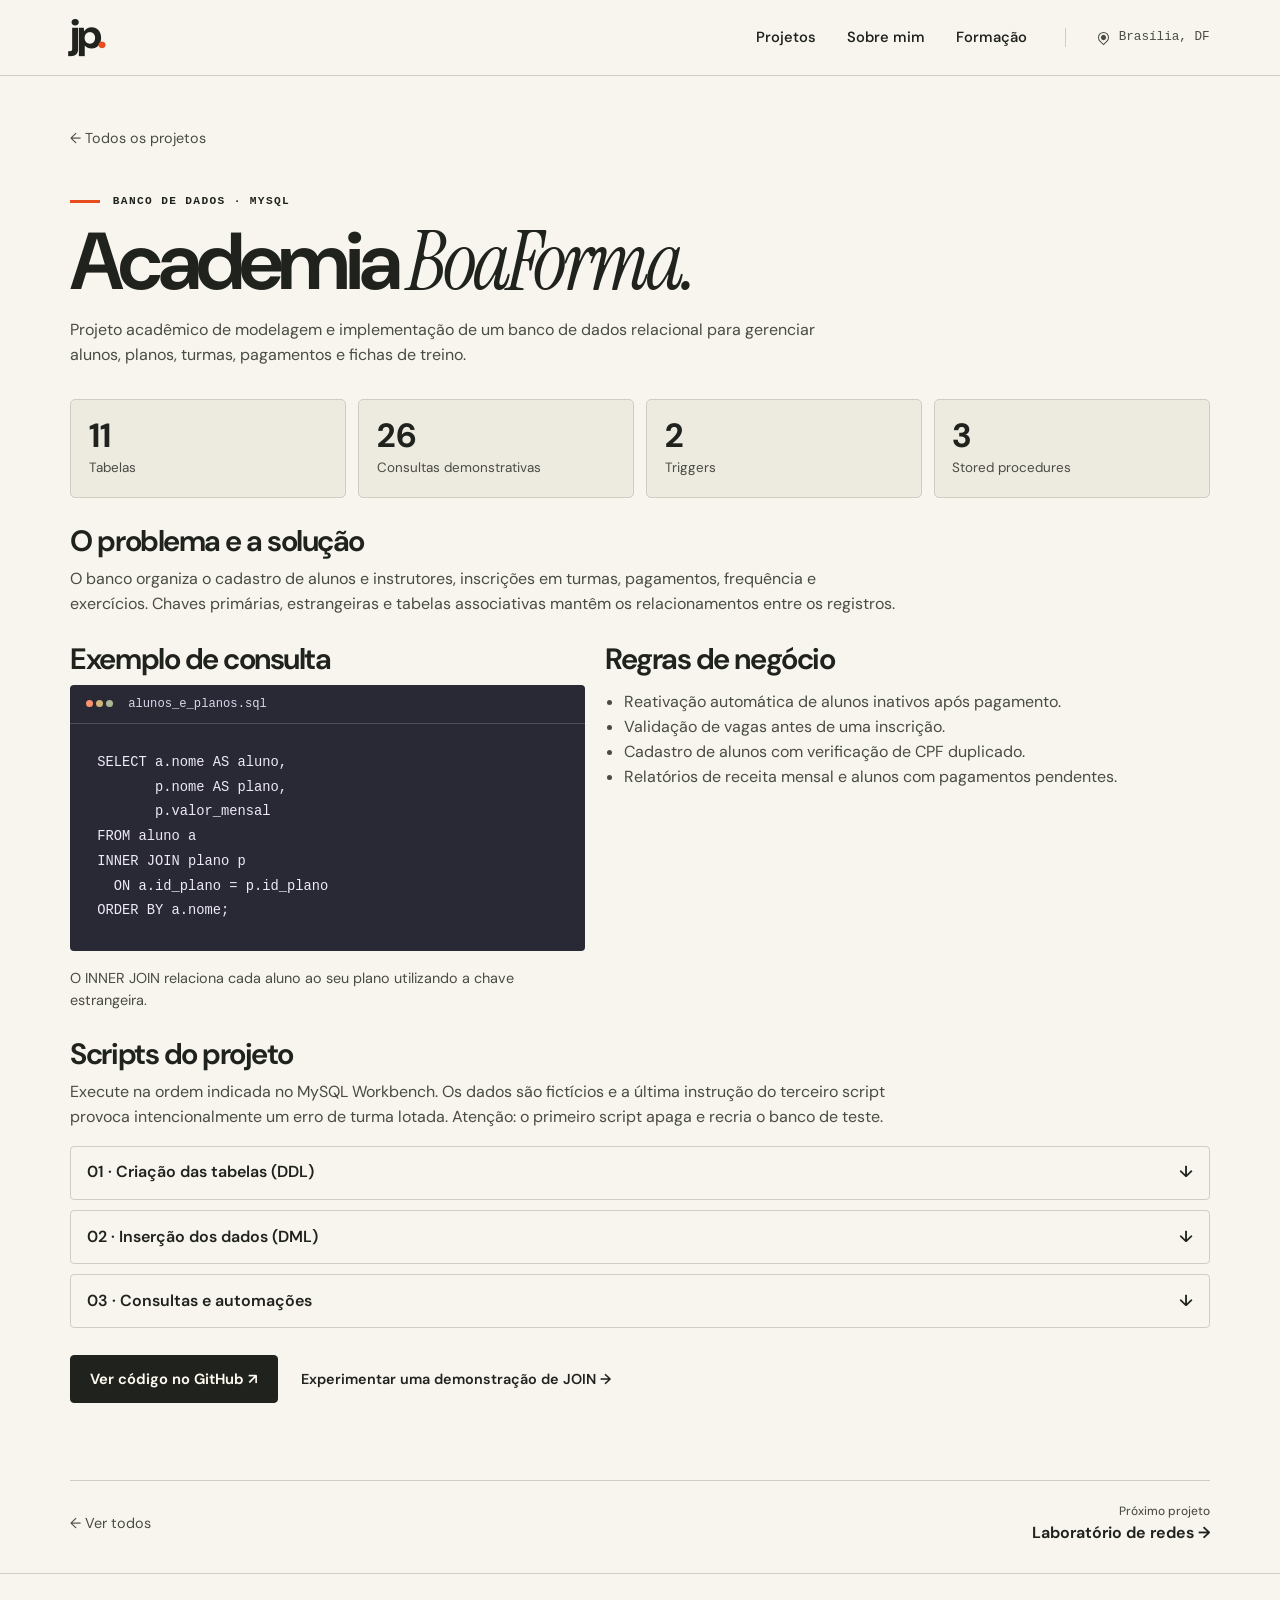
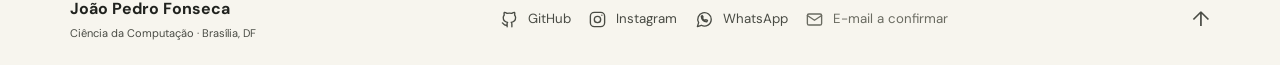
==== html/academia.html @ e208ed46 "Valoriza perfil técnico, publica projeto SQL e adiciona laboratório de redes" ====
<!doctype html>
<html lang="pt-BR"><head><meta charset="utf-8"><meta name="viewport" content="width=device-width, initial-scale=1"><meta name="theme-color" content="#f7f5ee"><meta name="description" content="Projeto acadêmico de modelagem e implementação de um banco de dados relacional para gerenciar alunos, planos, turmas, pagamentos e fichas de treino."><title>Academia BoaForma · João Pedro Fonseca</title><link rel="icon" href="../imagens/marca.png"><link rel="stylesheet" href="../css/estilos.css"><link rel="stylesheet" href="../css/projetos.css"><script src="../js/navegacao.js" defer></script></head><body id="inicio"><a class="pular" href="#principal">Pular para o conteúdo</a><header class="cabecalho">
    <div class="largura barra">
      <a class="marca" href="../index.html" aria-label="João Pedro Fonseca, início">jp<span>.</span></a>
      <nav class="navegacao" aria-label="Navegação principal">
        <button type="button" class="botao-menu" aria-expanded="false" aria-controls="links-menu" hidden>Menu <span class="tracos" aria-hidden="true"></span></button>
        <div class="links-menu" id="links-menu">
          <a href="../index.html#projetos">Projetos</a><a href="../index.html#sobre">Sobre mim</a><a href="../index.html#formacao">Formação</a>
        </div>
      </nav>
      <span class="local"><span class="pino" aria-hidden="true"></span>Brasília, DF</span>
    </div>
  </header><main id="principal"><div class="largura abertura-projeto"><a class="voltar" href="../index.html#projetos">← Todos os projetos</a><p class="rotulo com-traco">Banco de dados · MySQL</p><h1>Academia <em>BoaForma.</em></h1><p class="intro-projeto">Projeto acadêmico de modelagem e implementação de um banco de dados relacional para gerenciar alunos, planos, turmas, pagamentos e fichas de treino.</p></div><section class="largura area-projeto detalhe-projeto"><div class="metricas"><div class="metrica"><strong>11</strong><span>Tabelas</span></div><div class="metrica"><strong>26</strong><span>Consultas demonstrativas</span></div><div class="metrica"><strong>2</strong><span>Triggers</span></div><div class="metrica"><strong>3</strong><span>Stored procedures</span></div></div><div><h2>O problema e a solução</h2><p>O banco organiza o cadastro de alunos e instrutores, inscrições em turmas, pagamentos, frequência e exercícios. Chaves primárias, estrangeiras e tabelas associativas mantêm os relacionamentos entre os registros.</p></div><div class="grade-estoque"><div><h2>Exemplo de consulta</h2><div class="editor"><div class="barra-editor"><span class="luzes"></span>alunos_e_planos.sql</div><pre><code>SELECT a.nome AS aluno,
       p.nome AS plano,
       p.valor_mensal
FROM aluno a
INNER JOIN plano p
  ON a.id_plano = p.id_plano
ORDER BY a.nome;</code></pre></div><p class="lab-nota">O INNER JOIN relaciona cada aluno ao seu plano utilizando a chave estrangeira.</p></div><div><h2>Regras de negócio</h2><ul class="lista-tecnica"><li>Reativação automática de alunos inativos após pagamento.</li><li>Validação de vagas antes de uma inscrição.</li><li>Cadastro de alunos com verificação de CPF duplicado.</li><li>Relatórios de receita mensal e alunos com pagamentos pendentes.</li></ul></div></div><div><h2>Scripts do projeto</h2><p>Execute na ordem indicada no MySQL Workbench. Os dados são fictícios e a última instrução do terceiro script provoca intencionalmente um erro de turma lotada. Atenção: o primeiro script apaga e recria o banco de teste.</p><div class="arquivos" style="margin-top:1rem"><a href="../projetos/academia-boaforma/01_criacao_tabelas.sql" download>01 · Criação das tabelas (DDL) <span>↓</span></a><a href="../projetos/academia-boaforma/02_insercao_dados.sql" download>02 · Inserção dos dados (DML) <span>↓</span></a><a href="../projetos/academia-boaforma/03_consultas.sql" download>03 · Consultas e automações <span>↓</span></a></div><div class="acoes"><a class="botao" href="https://github.com/joaozinfcc-gif/Portfolio_do_pai/tree/main/projetos/academia-boaforma">Ver código no GitHub ↗</a><a class="link-texto" href="estoque.html">Experimentar uma demonstração de JOIN →</a></div></div></section><nav class="largura navegacao-projeto" aria-label="Outros projetos"><a class="voltar" href="../index.html#projetos">← Ver todos</a><a class="proximo" href="redes.html"><small>Próximo projeto</small>Laboratório de redes →</a></nav></main><footer class="rodape" id="contato"><div class="largura rodape-interno"><div class="assinatura"><strong>João Pedro Fonseca</strong><small>Ciência da Computação · Brasília, DF</small></div><nav class="contatos" aria-label="Contatos"><a href="https://github.com/joaozinfcc-gif"><svg aria-hidden="true" viewBox="0 0 24 24" fill="none" stroke="currentColor" stroke-width="1.7" stroke-linecap="round" stroke-linejoin="round"><path d="M9 19c-4.3 1.3-4.3-2.2-6-2.7m12 5v-3.4a3 3 0 0 0-.8-2.3c2.7-.3 5.5-1.3 5.5-6a4.7 4.7 0 0 0-1.3-3.3 4.4 4.4 0 0 0-.1-3.3s-1-.3-3.4 1.3a12 12 0 0 0-6 0C6.5 2.7 5.5 3 5.5 3a4.4 4.4 0 0 0-.1 3.3A4.7 4.7 0 0 0 4.1 9.6c0 4.7 2.8 5.7 5.5 6A3 3 0 0 0 9 18v3.3"/></svg> GitHub</a><a href="https://www.instagram.com/jpedro1090/"><svg aria-hidden="true" viewBox="0 0 24 24" fill="none" stroke="currentColor" stroke-width="1.7" stroke-linecap="round" stroke-linejoin="round"><rect x="3" y="3" width="18" height="18" rx="5"/><circle cx="12" cy="12" r="4"/><path d="M17.5 6.5h.01"/></svg> Instagram</a><a href="https://wa.me/5561996452196"><svg aria-hidden="true" viewBox="0 0 24 24" fill="none" stroke="currentColor" stroke-width="1.7" stroke-linecap="round" stroke-linejoin="round"><path d="M20.5 11.7A8.5 8.5 0 0 1 8 19.3L3 21l1.6-5A8.5 8.5 0 1 1 20.5 11.7Z"/><path d="M8 8c.3 3.9 3 6.6 6.8 7l1-1.8-2.3-1-1 1c-1.7-.8-2.5-1.7-3.1-3.2l.8-1L9.2 7 8 8Z"/></svg> WhatsApp</a><span class="contato-pendente" title="Endereço completo ainda não confirmado"><svg aria-hidden="true" viewBox="0 0 24 24" fill="none" stroke="currentColor" stroke-width="1.7" stroke-linecap="round" stroke-linejoin="round"><rect x="3" y="5" width="18" height="14" rx="2"/><path d="m3 7 9 6 9-6"/></svg> E-mail a confirmar</span></nav><a href="#inicio" class="topo-link" aria-label="Voltar ao início">↑</a></div></footer></body></html>
---- css/estilos.css ----
@font-face {
  font-family: 'DM Sans';
  src: url('../fontes/dm-sans.woff') format('woff');
  font-weight: 100 1000;
  font-style: normal;
  font-display: swap;
}
@font-face {
  font-family: 'Instrument Serif';
  src: url('../fontes/instrument-serif-italico.woff') format('woff');
  font-style: italic;
  font-weight: 400;
  font-display: swap;
}
:root {
  --papel: #f7f5ee;
  --papel-forte: #edeae0;
  --tinta: #20221e;
  --texto: #494b44;
  --linha: #cfcdc1;
  --laranja: #e84d20;
  --serifa: 'Instrument Serif', Georgia, serif;
  --mono: ui-monospace, 'Cascadia Mono', Consolas, monospace;
}
* { box-sizing: border-box; }
html { scroll-behavior: smooth; scroll-padding-top: 1.25rem; }
body { margin: 0; background: var(--papel); color: var(--tinta); font: 400 1rem/1.55 'DM Sans', Arial, sans-serif; }
button, input, select { font: inherit; }
a { color: inherit; text-decoration: none; }
button, select { cursor: pointer; }
a:focus-visible, button:focus-visible, input:focus-visible, select:focus-visible { outline: 3px solid #196a87; outline-offset: 5px; }
[hidden] { display: none !important; }
img { max-width: 100%; display: block; }
h1, h2, h3, p, figure { margin: 0; }
h1, h2, h3 { line-height: 1.05; }
h1, h2 { letter-spacing: -.065em; font-weight: 650; }
h1 em, h2 em { font-family: var(--serifa); letter-spacing: -.045em; font-weight: 400; }
.largura { width: min(1280px, 89%); margin-inline: auto; }
.pular { position: fixed; top: .6rem; left: .6rem; padding: .7rem 1rem; background: white; transform: translateY(-180%); z-index: 10; }
.pular:focus { transform: none; }
.cabecalho { border-bottom: 1px solid var(--linha); }
.barra { min-height: 75px; display: flex; align-items: center; gap: 2.4rem; position: relative; }
.marca { display: inline-block; font-size: 2.55rem; line-height: .94; letter-spacing: -.12em; font-weight: 850; padding: 0 .18em .12em 0; margin-right: auto; }
.marca span, .ponto { color: var(--laranja); }
.links-menu { display: flex; align-items: center; gap: clamp(1.25rem, 2.4vw, 2.3rem); }
.links-menu a { font-weight: 550; font-size: .92rem; padding: .55rem 0; }
.links-menu a:hover, .rodape a:hover, .voltar:hover, .link-texto:hover { text-decoration: underline; text-underline-offset: .3em; }
.local { display: flex; align-items: center; gap: .6rem; padding-left: 2rem; border-left: 1px solid var(--linha); color: var(--texto); font: .79rem/1.45 var(--mono); }
.pino { display: inline-block; width: 11px; height: 11px; border-radius: 55% 55% 0 55%; transform: rotate(45deg); border: 1.6px solid currentColor; position: relative; }
.pino::after { content: ''; position: absolute; inset: 2.2px; border-radius: 50%; background: currentColor; }
.botao-menu { display: none; }
.rotulo, .categoria { font: 650 .70rem/1.4 var(--mono); text-transform: uppercase; letter-spacing: .12em; }
.com-traco { display: flex; align-items: center; gap: .8rem; }
.com-traco::before { content: ''; width: 1.85rem; height: 3px; background: var(--laranja); }
.capa { display: grid; grid-template-columns: .95fr 1.05fr; align-items: center; gap: clamp(28px, 5vw, 100px); padding-block: clamp(46px, 4.7vw, 78px) clamp(48px, 4.3vw, 70px); }
.apresentacao { padding-bottom: .8rem; }
.apresentacao h1 { font-size: clamp(4.65rem, 7.7vw, 8rem); line-height: .88; margin: 1.45rem 0 1.55rem; }
.apresentacao h1 em { display: inline-block; font-size: 1.06em; }
.introducao { color: var(--texto); max-width: 43ch; font-size: clamp(1rem, 1.22vw, 1.16rem); line-height: 1.6; }
.acoes { display: flex; flex-wrap: wrap; align-items: center; gap: 1.45rem; margin-top: clamp(1.45rem, 2.1vw, 2.2rem); }
.botao { display: inline-flex; align-items: center; justify-content: center; gap: 1.15rem; background: var(--tinta); color: #fffaf0; border: 1px solid var(--tinta); min-height: 48px; font-size: .92rem; font-weight: 650; border-radius: 4px; padding: .7rem 1.16rem; transition: background .18s ease, transform .18s ease; }
.botao:hover { background: #353a31; transform: translateY(-2px); }
.seta { font: 1.2em/1 'DM Sans', Arial, sans-serif; color: #ff926e; }
.link-texto { display: inline-flex; align-items: center; gap: .6rem; min-height: 44px; font-size: .9rem; font-weight: 600; }
.moldura-foto { position: relative; overflow: hidden; aspect-ratio: 1.43; border-radius: 5px; background: #dc541e; }
.moldura-foto img, .miniatura img, .foto-peca img { height: 100%; width: 100%; object-fit: cover; }
.canto { position: absolute; width: 14px; height: 14px; opacity: .78; border: 1px solid #fff9eb; pointer-events: none; }
.canto.superior { left: 14px; top: 14px; border-right: 0; border-bottom: 0; }
.canto.inferior { bottom: 14px; right: 14px; border-left: 0; border-top: 0; }
.foto-capa figcaption, .foto-peca figcaption { display: flex; align-items: center; gap: .55rem; margin-top: .55rem; font: .68rem/1.5 var(--mono); color: var(--texto); }
.sinal { width: .45rem; height: .45rem; background: var(--laranja); }
.credito { margin-left: auto; }
.projetos { padding: clamp(38px, 4.15vw, 66px) 0 clamp(58px, 6.2vw, 94px); background: var(--papel-forte); border-top: 1px solid var(--linha); }
.topo-secao { display: flex; gap: 1rem 2rem; align-items: baseline; justify-content: space-between; margin-bottom: 1.8rem; }
.topo-secao h2, .sobre h2 { font-size: clamp(2.85rem, 4.4vw, 4.8rem); }
.topo-secao p { color: var(--texto); font-size: .91rem; }
.cartoes { display: grid; grid-template-columns: repeat(3,minmax(0,1fr)); gap: clamp(14px, 1.9vw, 30px); }
.cartao { display: block; min-width: 0; background: var(--papel); border: 1px solid #cbc7ba; border-radius: 5px; overflow: hidden; transition: transform .2s, box-shadow .2s; }
.cartao:hover { transform: translateY(-4px); box-shadow: 0 8px 20px #25231913; }
.miniatura { display: grid; place-items: center; width: 100%; aspect-ratio: 1.95; overflow: hidden; position: relative; }
.mini-hardware { background: #342a27; }
.corpo-cartao { position: relative; padding: 1.22rem 3rem 1.35rem 1.25rem; }
.categoria { color: #616257; font-size: .64rem; letter-spacing: .11em; }
.corpo-cartao h3 { margin: .43rem 0 .5rem; font-size: clamp(1.16rem, 1.72vw, 1.75rem); font-weight: 650; letter-spacing: -.045em; }
.corpo-cartao p { color: var(--texto); font-size: .89rem; line-height: 1.5; }
.abrir { position: absolute; right: 1rem; top: 1.45rem; font: 1.3rem/1 'DM Sans', Arial, sans-serif; }
/* As duas miniaturas a seguir são prévias gráficas dos próprios projetos. */
.mini-dados { background-color: #b5b0d5; background-image: radial-gradient(#78719770 .85px, transparent .95px); background-size: 9px 9px; }
.mini-esquema { position: relative; width: 80%; max-width: 280px; height: 78%; transform: rotate(-5deg); }
.caixa-tabela { position: absolute; inset-inline-start: 0; top: 8%; color: #222136; background: #f2f0fd; border: 1.4px solid #514c67; box-shadow: 4px 5px 0 #77738d; border-radius: 4px; min-width: 47%; font: clamp(.62rem,.85vw,.84rem)/1.5 var(--mono); }
.caixa-tabela b, .caixa-tabela span { display: block; padding: .28rem .6rem; }
.caixa-tabela b { background: #38344c; color: #f6f5fd; font-size: 1.07em; letter-spacing: -.02em; }
.caixa-tabela i { font-size: .8em; font-style: normal; color: #6b588b; font-weight: 700; }
.tabela-categoria { left: auto; right: 0; top: auto; bottom: 7%; min-width: 41%; }
.fio { position: absolute; width: 51%; height: 32%; top: 37%; left: 22%; border-bottom: 2px solid #4f4769; border-left: 2px solid #4f4769; border-radius: 0 0 0 .4rem; }
.mini-revisao { background: repeating-linear-gradient(135deg,transparent 0 20px,#89a99c2a 21px 22px,transparent 23px 39px), #b9d3c6; }
.folhas { position: relative; width: 35%; height: 70%; max-width: 145px; transform: rotate(8deg); }
.folhas::before, .folhas::after, .pagina-cal { content: ''; position: absolute; inset: 0; border: 1px solid #354b3f; border-radius: 3px; background: #f9f5dc; }
.folhas::before { transform: rotate(-13deg) translate(-8%,5%); background: #dde6ce; }
.folhas::after { transform: rotate(-6deg) translate(-4%,3%); background: #f1ecce; }
.pagina-cal { z-index: 1; display: flex; justify-content: center; align-items: center; flex-direction: column; box-shadow: 4px 6px 0 #3143392b; }
.pagina-cal span { width: 100%; text-align: center; border-bottom: 1px solid #70816b; font: 700 clamp(.48rem,.7vw,.68rem)/2.3 var(--mono); letter-spacing: .16em; color: #f5f0dc; background: #405949; }
.pagina-cal strong { margin-block: auto; font: italic 400 clamp(2rem,4.5vw,4.7rem)/1 var(--serifa); color: #2b3f31; letter-spacing: -.055em; }
.sobre { background: #21251f; color: #faf6e9; padding: clamp(58px, 6.7vw, 108px) 0; }
.sobre-grade { display: grid; grid-template-columns: 1.08fr .92fr; gap: clamp(48px, 10vw, 170px); }
.sobre .rotulo { color: #d3d9c8; }
.sobre h2 { margin: 1rem 0 1.3rem; }
.sobre-texto > p:not(.rotulo) { max-width: 61ch; color: #d7d9cf; }
.sobre-texto > p + p:not(.rotulo) { margin-top: .9rem; }
.formacao { scroll-margin-top: 2rem; align-self: center; }
.formacao h3 { font-size: 1.5rem; font-weight: 600; letter-spacing: -.04em; margin-bottom: 1.15rem; }
.linha-tempo { list-style: none; padding: 0; margin: 0; }
.linha-tempo li { display: grid; grid-template-columns: 4rem 1fr; gap: .7rem; align-items: baseline; padding: .9rem 0; border-top: 1px solid #4b5046; }
.linha-tempo li:last-child { border-bottom: 1px solid #4b5046; }
.linha-tempo li > span { font: .78rem var(--mono); color: #ff9975; }
.linha-tempo strong, .linha-tempo small { display: block; }
.linha-tempo strong { font-weight: 580; }
.linha-tempo small { margin-top: .12rem; color: #c6cdbd; font-size: .83rem; }
.rodape { border-top: 1px solid var(--linha); }
.rodape-interno { padding-block: 1.45rem; display: flex; align-items: center; justify-content: space-between; gap: 1rem; font-size: .83rem; color: var(--texto); }
.rodape a { display: inline-flex; align-items: center; gap: .55rem; min-height: 40px; }
@media (max-width: 900px) {
  .largura { width: 91%; }
  .capa { gap: 4vw; }
  .apresentacao h1 { font-size: clamp(4.1rem,8.7vw,5.1rem); }
  .moldura-foto { aspect-ratio: 1.15; }
  .corpo-cartao { padding-left: .95rem; padding-right: 2.15rem; }
  .abrir { right: .75rem; }
  .topo-secao { align-items: flex-start; flex-direction: column; gap: .5rem; }
}
@media (max-width: 720px) {
  .largura { width: 90%; }
  .barra { min-height: 64px; gap: 1rem; flex-wrap: wrap; }
  .cabecalho .local { display: none; }
  .marca { font-size: 2.3rem; }
  .links-menu { flex-wrap: wrap; gap: .85rem; }
  .links-menu a { font-size: .86rem; }
  .botao-menu:not([hidden]) { display: inline-flex; align-items: center; gap: .75rem; color: var(--tinta); border: 1px solid var(--linha); border-radius: 3px; background: var(--papel); min-height: 42px; padding: .5rem .8rem; font-weight: 600; }
  .tracos { display: inline-block; width: 16px; height: 8px; border-block: 1.5px solid currentColor; }
  .navegacao.ativa .links-menu { display: none; position: absolute; z-index: 4; right: 0; left: 0; top: calc(100% - 1px); background: var(--papel); border: 1px solid var(--linha); box-shadow: 0 9px 18px #21251f1a; padding: .45rem 1rem; }
  .navegacao.ativa .links-menu.aberto { display: flex; flex-direction: column; align-items: stretch; gap: 0; }
  .navegacao.ativa .links-menu a { padding: .85rem .15rem; }
  .capa { grid-template-columns: 1fr; gap: 2rem; padding-block: 2.6rem; }
  .apresentacao { padding: 0; }
  .apresentacao h1 { font-size: clamp(4.1rem,15vw,6.9rem); margin: 1.15rem 0 1.25rem; }
  .introducao { max-width: 51ch; }
  .moldura-foto { aspect-ratio: 1.62; }
  .cartoes { grid-template-columns: 1fr; gap: 1.15rem; }
  .corpo-cartao { padding: 1.05rem 2.65rem 1.2rem 1.1rem; }
  .corpo-cartao h3 { font-size: 1.45rem; }
  .miniatura { aspect-ratio: 2.15; }
  .mini-esquema { max-width: 285px; }
  .caixa-tabela { font-size: .78rem; }
  .pagina-cal strong { font-size: clamp(2.4rem,9vw,4rem); }
  .pagina-cal span { font-size: .58rem; }
  .sobre-grade { grid-template-columns: 1fr; gap: 2.3rem; }
  .rodape-interno { padding-block: 1rem; }
}
@media (max-width: 380px) {
  .acoes { gap: .9rem; }
  .botao { gap: .7rem; padding-inline: .85rem; }
  .links-menu { gap: .65rem; }
  .mini-esquema { width: 85%; }
}
@media (prefers-reduced-motion: reduce) {
  html { scroll-behavior: auto; }
  *, *::before, *::after { transition-duration: 0s !important; animation-duration: 0s !important; }
}

/* Perfil e contatos */
.habilidades,.contatos{display:flex;flex-wrap:wrap;align-items:center;gap:.65rem}
.habilidades{margin-top:1.2rem}.habilidades span{border:1px solid #646a5d;padding:.35rem .65rem;border-radius:3px;font-size:.78rem;color:#e5e8df}
.rodape-interno{flex-wrap:wrap;gap:.8rem 1.5rem}.assinatura strong,.assinatura small{display:block}.assinatura strong{color:var(--tinta);font-size:1rem}.assinatura small{margin-top:.2rem}.contatos{gap:.6rem 1.1rem}.contatos svg{width:19px;height:19px;flex:none}.contato-pendente{display:inline-flex;align-items:center;gap:.55rem;color:#6a6b61}.topo-link{font-size:1.3rem}.mini-redes{background:radial-gradient(#638c7855 1px,transparent 1px) 0 0/12px 12px,#c4d8c9;display:flex;flex-direction:column;justify-content:center;gap:1rem}.rede-mini{display:flex;align-items:center;justify-content:center;width:90%}.rede-mini span{border:1px solid #365346;padding:.6rem .4rem;background:#f5f7eb;border-radius:3px;font:700 clamp(.55rem,1vw,.8rem) var(--mono);box-shadow:3px 4px #6b927b}.rede-mini i{width:9%;height:2px;background:#365346}.mini-redes small{font:.75rem var(--mono);color:#365346}
@media(max-width:720px){.rodape-interno{align-items:flex-start}.contatos{width:100%;gap:.4rem 1rem}.topo-link{margin-left:auto}}
---- css/projetos.css ----
/* Estrutura comum às páginas de cada projeto. */
.abertura-projeto { padding-block: clamp(28px, 3.2vw, 52px) 2rem; }
.voltar { display: inline-flex; gap: .55rem; align-items: center; min-height: 42px; color: var(--texto); font-size: .9rem; }
.abertura-projeto .rotulo { margin: clamp(20px, 2.7vw, 44px) 0 .8rem; }
.abertura-projeto h1 { font-size: clamp(3.5rem, 6.3vw, 6.7rem); line-height: .98; }
.intro-projeto { max-width: 71ch; color: var(--texto); font-size: clamp(1rem, 1.25vw, 1.17rem); margin-top: 1.05rem; }
.area-projeto { margin-bottom: clamp(40px,6vw,85px); }
.area-projeto h2 { font-size: clamp(1.5rem, 2.3vw, 2.25rem); letter-spacing: -.05em; }
.navegacao-projeto { border-top: 1px solid var(--linha); padding-block: 1.3rem 1.7rem; display: flex; align-items: center; justify-content: space-between; gap: .8rem; }
.proximo { text-align: right; font-weight: 650; }
.proximo:hover { text-decoration: underline; text-underline-offset: .2em; }
.proximo small { display: block; color: var(--texto); font-size: .75rem; font-weight: 450; }
.proximo span { margin-left: .25rem; }
.grade-setup, .grade-revisao, .grade-estoque { display: grid; grid-template-columns: repeat(2,minmax(0,1fr)); gap: clamp(20px,2.5vw,40px); }
.foto-peca > div { aspect-ratio: 1.65; border-radius: 5px; overflow: hidden; background: #382a25; }
.ficha { padding: 0; }
.seletor-peca { padding: 0; margin: 0 0 1.1rem; border: 0; min-inline-size: 0; }
.seletor-peca legend, .campo label { font-size: .9rem; font-weight: 650; }
.seletor-peca legend { padding: 0; margin-bottom: .52rem; }
.opcoes-peca { display: flex; gap: .45rem; flex-wrap: wrap; }
.opcoes-peca label { cursor: pointer; position: relative; }
.opcoes-peca input { position: absolute; width: 1px; height: 1px; clip-path: inset(50%); }
.opcoes-peca label span { display: inline-grid; place-items: center; min-width: 3.5rem; min-height: 42px; padding: .45rem .7rem; border: 1px solid #bcbbae; border-radius: 3px; font: 650 .82rem var(--mono); }
.opcoes-peca input:checked + span { color: var(--papel); background: var(--tinta); border-color: var(--tinta); }
.opcoes-peca input:focus-visible + span { outline: 3px solid #196a87; outline-offset: 2px; }
.painel-peca { min-height: 190px; padding: clamp(20px,2.5vw,36px); border-left: 4px solid var(--laranja); background: var(--papel-forte); border-radius: 3px; }
.painel-peca + .painel-peca:not([hidden]) { margin-top: .6rem; }
.fichas-pecas:has(.painel-peca[hidden]) .painel-peca { margin-top: 0; }
.painel-peca .rotulo { color: #685f52; }
.painel-peca h2 { margin: .5rem 0 .9rem; }
.painel-peca > p:last-child { color: var(--texto); max-width: 58ch; }
.campo { display: grid; gap: .4rem; }
.campo input, .campo select { max-width: 100%; min-width: 0; width: 100%; min-height: 46px; padding: .6rem .75rem; border: 1px solid #999b8c; border-radius: 3px; background: #fffdf6; color: var(--tinta); }
.filtros { display: flex; align-items: flex-end; flex-wrap: wrap; gap: .75rem 1.7rem; margin-bottom: 1.35rem; }
.filtros .campo { width: min(100%, 17rem); }
.caixa-selecao { display: inline-flex; align-items: center; gap: .5rem; min-height: 46px; font-size: .9rem; cursor: pointer; }
.caixa-selecao input { width: 1.1rem; height: 1.1rem; accent-color: var(--tinta); }
.grade-estoque { grid-template-columns: minmax(0,.92fr) minmax(0,1.08fr); gap: 1.25rem; align-items: start; }
.editor { overflow: hidden; border-radius: 4px; background: #292835; color: #eeeaf7; }
.barra-editor { color: #dcd8ec; border-bottom: 1px solid #504c60; display: flex; align-items: center; gap: .8rem; padding: .75rem 1rem; font: .76rem var(--mono); }
.luzes { width: 7px; height: 7px; background: #fd926d; border-radius: 50%; margin-right: 22px; box-shadow: 10px 0 #d1b476, 20px 0 #aab795; }
.editor pre { margin: 0; padding: clamp(17px,2.1vw,30px); white-space: pre-wrap; overflow-wrap: anywhere; font: .86rem/1.8 var(--mono); }
.editor code { font: inherit; }
.resultado-estoque { padding: 1.25rem; background: #efedf6; border: 1px solid #cecbd6; border-radius: 4px; }
.titulo-resultado { display: flex; justify-content: space-between; gap: .75rem; align-items: baseline; }
.titulo-resultado p { font: .74rem var(--mono); color: #555263; }
.resultado-estoque table { margin-top: .5rem; width: 100%; border-collapse: collapse; table-layout: fixed; text-align: left; font-size: .88rem; }
.resultado-estoque caption { text-align: left; padding-bottom: .8rem; font-size: .82rem; color: #555263; }
.resultado-estoque td, .resultado-estoque th { border-top: 1px solid #cac7d2; padding: .58rem .35rem .58rem 0; overflow-wrap: anywhere; }
.resultado-estoque th { font-weight: 650; }
.resultado-estoque th:first-child { width: 47%; }
.resultado-estoque .quantidade { width: 13%; padding-right: 0; text-align: right; font-variant-numeric: tabular-nums; }
.grade-revisao { grid-template-columns: minmax(0,.85fr) minmax(0,1.15fr); align-items: stretch; }
.painel-form, .calendario { border: 1px solid var(--linha); border-radius: 5px; padding: clamp(20px, 2.5vw, 36px); }
.painel-form { background: var(--papel-forte); }
.painel-form .campo { margin-top: 1.15rem; }
.painel-form .botao { margin-top: 1.3rem; }
.calendario { background: #dce8dc; border-color: #b7c9b7; }
.calendario > p { color: #435343; margin-top: .55rem; overflow-wrap: anywhere; }
.datas { list-style: none; padding: 0; margin: 1rem 0 0; }
.datas li { display: flex; align-items: center; gap: 1rem; border-top: 1px solid #b1c3b1; padding: .72rem 0; }
.datas li:last-child { padding-bottom: 0; }
.dia { min-width: 3.2rem; color: #273a2b; font: italic 400 1.75rem/1 var(--serifa); }
.datas strong, .data-revisao { display: block; }
.datas strong { font-size: .94rem; font-weight: 650; }
.data-revisao { font-size: .87rem; color: #435343; }
@media (max-width: 760px) {
  .grade-setup, .grade-revisao, .grade-estoque { grid-template-columns: 1fr; }
  .abertura-projeto { padding-top: 1rem; }
  .abertura-projeto h1 { font-size: clamp(3.1rem,10vw,4.7rem); }
  .grade-setup .foto-peca > div { aspect-ratio: 2.05; }
  .area-projeto { margin-bottom: 2.5rem; }
  .painel-peca { min-height: auto; }
  .resultado-estoque { padding: 1rem; }
}

.detalhe-projeto{display:grid;gap:1.7rem}.detalhe-projeto h2{margin-bottom:.65rem}.detalhe-projeto p{color:var(--texto);max-width:75ch}.metricas{display:grid;grid-template-columns:repeat(auto-fit,minmax(120px,1fr));gap:.75rem}.metrica{padding:1.1rem;border:1px solid var(--linha);background:var(--papel-forte);border-radius:5px}.metrica strong{display:block;font-size:2.1rem;line-height:1.1}.metrica span{font-size:.84rem;color:var(--texto)}.arquivos{display:grid;gap:.65rem}.arquivos a{display:flex;align-items:center;justify-content:space-between;gap:.7rem;border:1px solid var(--linha);padding:.85rem 1rem;border-radius:4px;font-weight:600;overflow-wrap:anywhere}.arquivos a:hover{background:var(--papel-forte)}.lista-tecnica{padding-left:1.2rem;color:var(--texto)}.lab-output{min-height:14rem}.lab-output pre{min-height:9rem}.lab-nota{margin-top:1rem;font-size:.9rem}.lab-diagnostico{padding:1rem;background:#dce8dc;color:#273a2b;border-radius:4px;margin-top:.75rem}
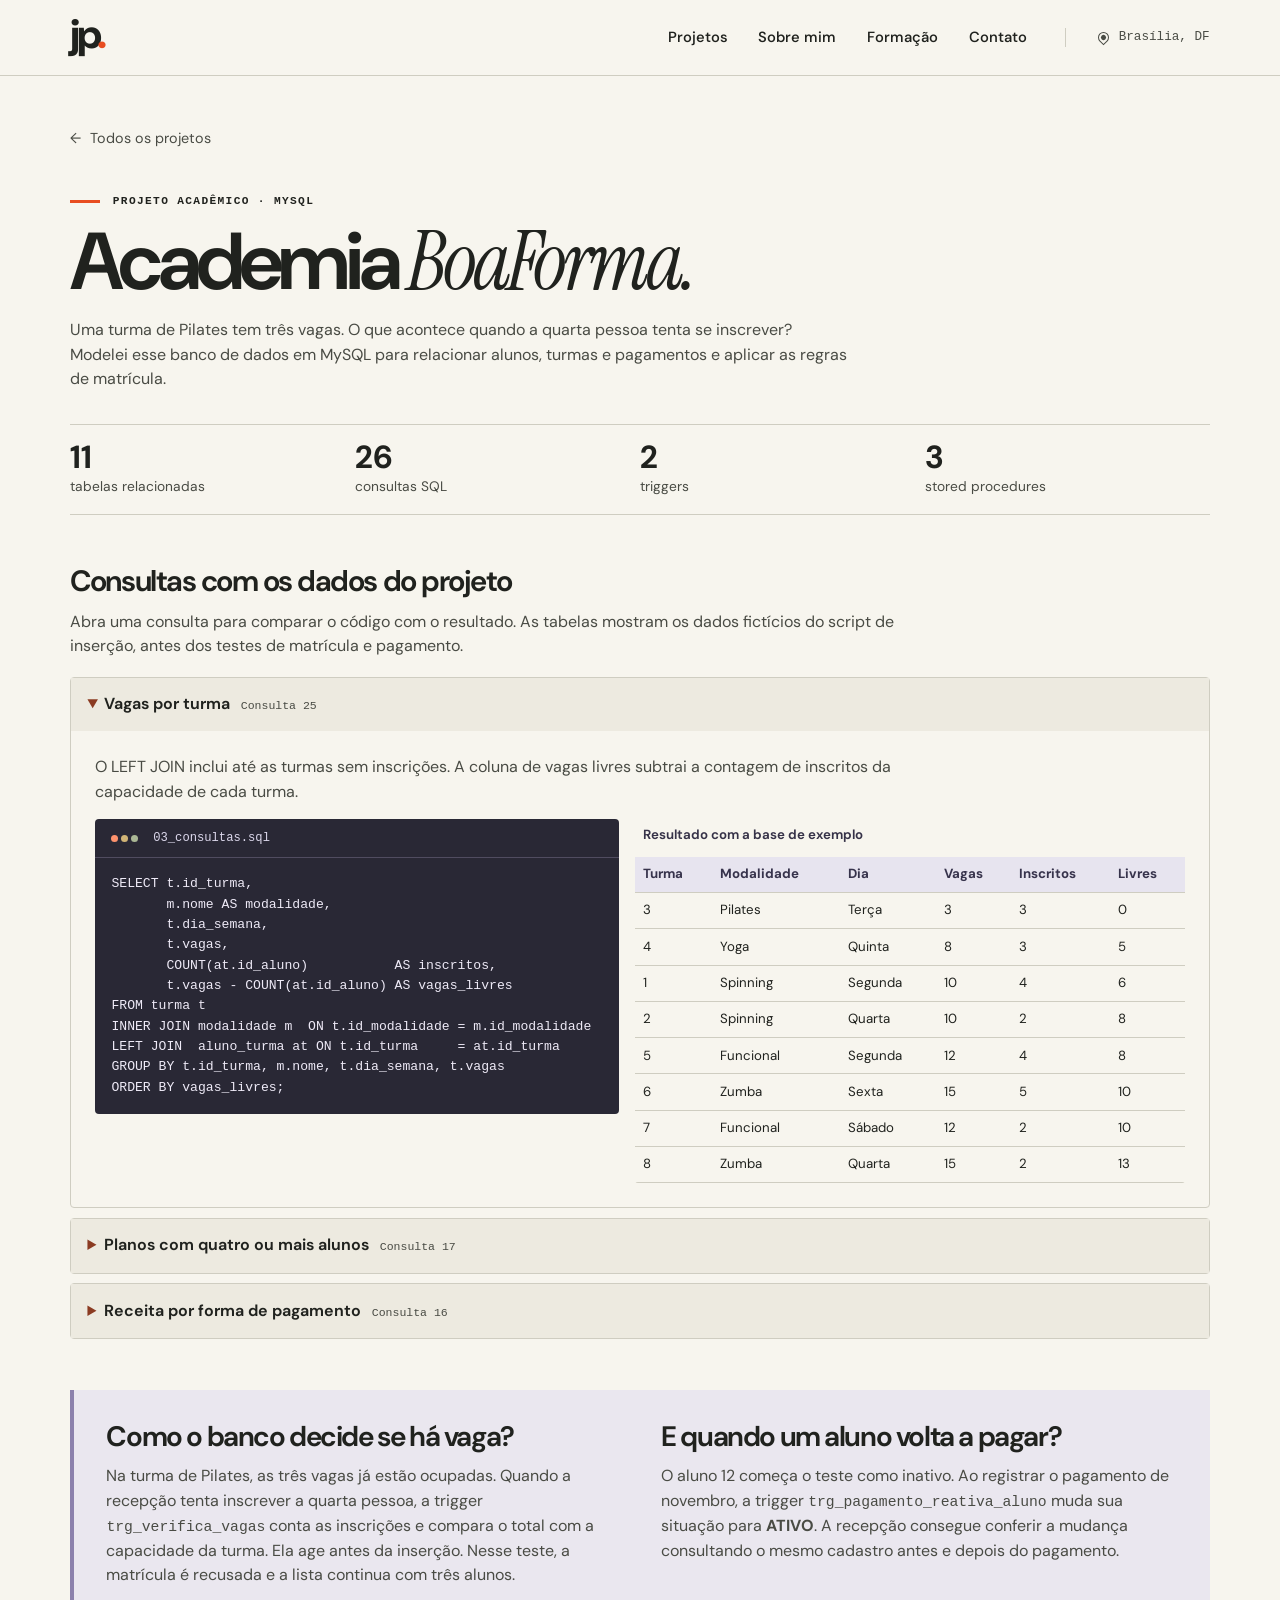
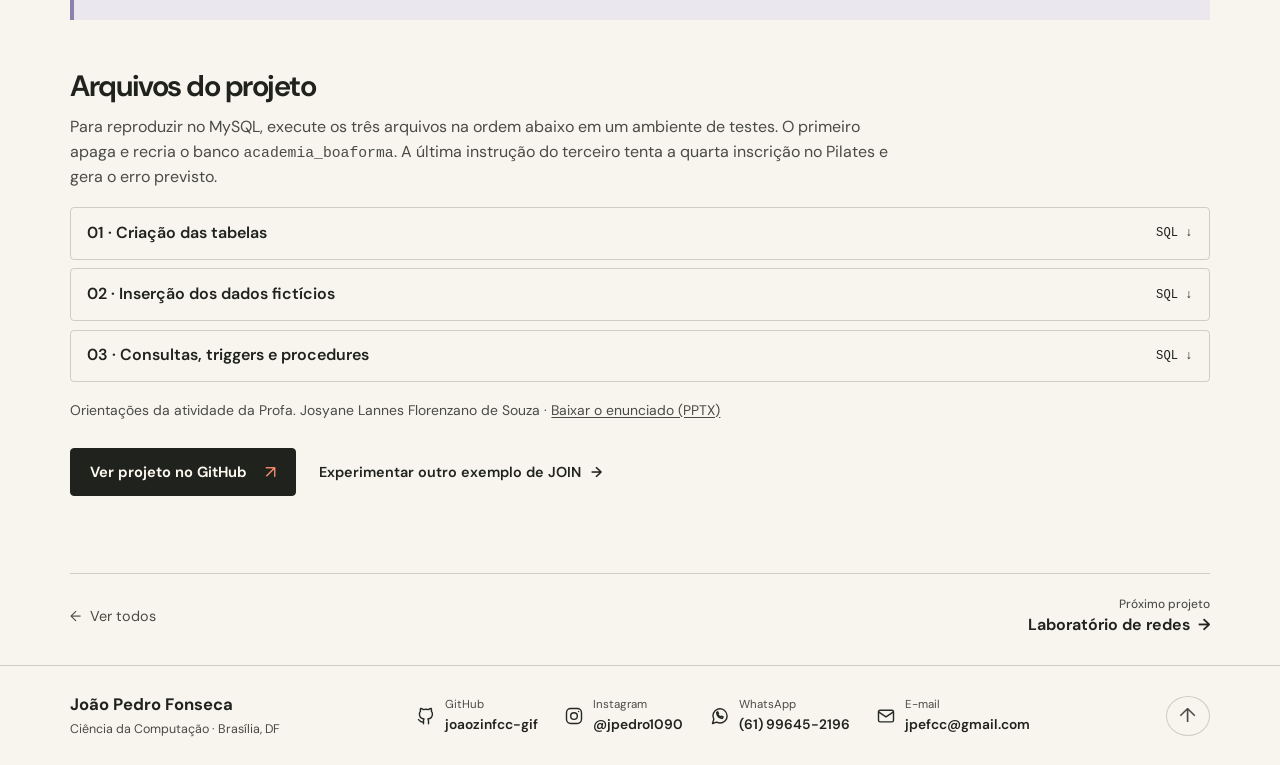
==== commit 36e748d1: "Apresenta João Pedro, destaca a Academia BoaForma e publica o laboratório de redes" ====
--- a/html/academia.html
+++ b/html/academia.html
@@ -1,19 +1,176 @@
 <!doctype html>
-<html lang="pt-BR"><head><meta charset="utf-8"><meta name="viewport" content="width=device-width, initial-scale=1"><meta name="theme-color" content="#f7f5ee"><meta name="description" content="Projeto acadêmico de modelagem e implementação de um banco de dados relacional para gerenciar alunos, planos, turmas, pagamentos e fichas de treino."><title>Academia BoaForma · João Pedro Fonseca</title><link rel="icon" href="../imagens/marca.png"><link rel="stylesheet" href="../css/estilos.css"><link rel="stylesheet" href="../css/projetos.css"><script src="../js/navegacao.js" defer></script></head><body id="inicio"><a class="pular" href="#principal">Pular para o conteúdo</a><header class="cabecalho">
+<html lang="pt-BR">
+<head>
+  <meta charset="utf-8">
+  <meta name="viewport" content="width=device-width, initial-scale=1">
+  <meta name="theme-color" content="#f7f5ee">
+  <meta name="description" content="Uma turma de Pilates tem três vagas. O que acontece quando a quarta pessoa tenta se inscrever? Modelei esse banco de dados em MySQL para relacionar alunos, turmas e pagamentos e aplicar as regras de matrícula.">
+  <title>Academia BoaForma · João Pedro Fonseca</title>
+  <link rel="icon" href="../imagens/marca.png" type="image/png">
+  <link rel="stylesheet" href="../css/estilos.css">
+  <link rel="stylesheet" href="../css/projetos.css">
+  <script src="../js/navegacao.js" defer></script>
+</head>
+<body id="inicio">
+  <a class="pular" href="#principal">Pular para o conteúdo</a>
+  <header class="cabecalho">
     <div class="largura barra">
       <a class="marca" href="../index.html" aria-label="João Pedro Fonseca, início">jp<span>.</span></a>
       <nav class="navegacao" aria-label="Navegação principal">
         <button type="button" class="botao-menu" aria-expanded="false" aria-controls="links-menu" hidden>Menu <span class="tracos" aria-hidden="true"></span></button>
         <div class="links-menu" id="links-menu">
-          <a href="../index.html#projetos">Projetos</a><a href="../index.html#sobre">Sobre mim</a><a href="../index.html#formacao">Formação</a>
+          <a href="../index.html#projetos">Projetos</a><a href="../index.html#sobre">Sobre mim</a><a href="../index.html#formacao">Formação</a><a href="#contato">Contato</a>
         </div>
       </nav>
       <span class="local"><span class="pino" aria-hidden="true"></span>Brasília, DF</span>
     </div>
-  </header><main id="principal"><div class="largura abertura-projeto"><a class="voltar" href="../index.html#projetos">← Todos os projetos</a><p class="rotulo com-traco">Banco de dados · MySQL</p><h1>Academia <em>BoaForma.</em></h1><p class="intro-projeto">Projeto acadêmico de modelagem e implementação de um banco de dados relacional para gerenciar alunos, planos, turmas, pagamentos e fichas de treino.</p></div><section class="largura area-projeto detalhe-projeto"><div class="metricas"><div class="metrica"><strong>11</strong><span>Tabelas</span></div><div class="metrica"><strong>26</strong><span>Consultas demonstrativas</span></div><div class="metrica"><strong>2</strong><span>Triggers</span></div><div class="metrica"><strong>3</strong><span>Stored procedures</span></div></div><div><h2>O problema e a solução</h2><p>O banco organiza o cadastro de alunos e instrutores, inscrições em turmas, pagamentos, frequência e exercícios. Chaves primárias, estrangeiras e tabelas associativas mantêm os relacionamentos entre os registros.</p></div><div class="grade-estoque"><div><h2>Exemplo de consulta</h2><div class="editor"><div class="barra-editor"><span class="luzes"></span>alunos_e_planos.sql</div><pre><code>SELECT a.nome AS aluno,
-       p.nome AS plano,
-       p.valor_mensal
-FROM aluno a
-INNER JOIN plano p
-  ON a.id_plano = p.id_plano
-ORDER BY a.nome;</code></pre></div><p class="lab-nota">O INNER JOIN relaciona cada aluno ao seu plano utilizando a chave estrangeira.</p></div><div><h2>Regras de negócio</h2><ul class="lista-tecnica"><li>Reativação automática de alunos inativos após pagamento.</li><li>Validação de vagas antes de uma inscrição.</li><li>Cadastro de alunos com verificação de CPF duplicado.</li><li>Relatórios de receita mensal e alunos com pagamentos pendentes.</li></ul></div></div><div><h2>Scripts do projeto</h2><p>Execute na ordem indicada no MySQL Workbench. Os dados são fictícios e a última instrução do terceiro script provoca intencionalmente um erro de turma lotada. Atenção: o primeiro script apaga e recria o banco de teste.</p><div class="arquivos" style="margin-top:1rem"><a href="../projetos/academia-boaforma/01_criacao_tabelas.sql" download>01 · Criação das tabelas (DDL) <span>↓</span></a><a href="../projetos/academia-boaforma/02_insercao_dados.sql" download>02 · Inserção dos dados (DML) <span>↓</span></a><a href="../projetos/academia-boaforma/03_consultas.sql" download>03 · Consultas e automações <span>↓</span></a></div><div class="acoes"><a class="botao" href="https://github.com/joaozinfcc-gif/Portfolio_do_pai/tree/main/projetos/academia-boaforma">Ver código no GitHub ↗</a><a class="link-texto" href="estoque.html">Experimentar uma demonstração de JOIN →</a></div></div></section><nav class="largura navegacao-projeto" aria-label="Outros projetos"><a class="voltar" href="../index.html#projetos">← Ver todos</a><a class="proximo" href="redes.html"><small>Próximo projeto</small>Laboratório de redes →</a></nav></main><footer class="rodape" id="contato"><div class="largura rodape-interno"><div class="assinatura"><strong>João Pedro Fonseca</strong><small>Ciência da Computação · Brasília, DF</small></div><nav class="contatos" aria-label="Contatos"><a href="https://github.com/joaozinfcc-gif"><svg aria-hidden="true" viewBox="0 0 24 24" fill="none" stroke="currentColor" stroke-width="1.7" stroke-linecap="round" stroke-linejoin="round"><path d="M9 19c-4.3 1.3-4.3-2.2-6-2.7m12 5v-3.4a3 3 0 0 0-.8-2.3c2.7-.3 5.5-1.3 5.5-6a4.7 4.7 0 0 0-1.3-3.3 4.4 4.4 0 0 0-.1-3.3s-1-.3-3.4 1.3a12 12 0 0 0-6 0C6.5 2.7 5.5 3 5.5 3a4.4 4.4 0 0 0-.1 3.3A4.7 4.7 0 0 0 4.1 9.6c0 4.7 2.8 5.7 5.5 6A3 3 0 0 0 9 18v3.3"/></svg> GitHub</a><a href="https://www.instagram.com/jpedro1090/"><svg aria-hidden="true" viewBox="0 0 24 24" fill="none" stroke="currentColor" stroke-width="1.7" stroke-linecap="round" stroke-linejoin="round"><rect x="3" y="3" width="18" height="18" rx="5"/><circle cx="12" cy="12" r="4"/><path d="M17.5 6.5h.01"/></svg> Instagram</a><a href="https://wa.me/5561996452196"><svg aria-hidden="true" viewBox="0 0 24 24" fill="none" stroke="currentColor" stroke-width="1.7" stroke-linecap="round" stroke-linejoin="round"><path d="M20.5 11.7A8.5 8.5 0 0 1 8 19.3L3 21l1.6-5A8.5 8.5 0 1 1 20.5 11.7Z"/><path d="M8 8c.3 3.9 3 6.6 6.8 7l1-1.8-2.3-1-1 1c-1.7-.8-2.5-1.7-3.1-3.2l.8-1L9.2 7 8 8Z"/></svg> WhatsApp</a><span class="contato-pendente" title="Endereço completo ainda não confirmado"><svg aria-hidden="true" viewBox="0 0 24 24" fill="none" stroke="currentColor" stroke-width="1.7" stroke-linecap="round" stroke-linejoin="round"><rect x="3" y="5" width="18" height="14" rx="2"/><path d="m3 7 9 6 9-6"/></svg> E-mail a confirmar</span></nav><a href="#inicio" class="topo-link" aria-label="Voltar ao início">↑</a></div></footer></body></html>+  </header>
+
+  <main id="principal">
+    <div class="largura abertura-projeto">
+      <a class="voltar" href="../index.html#projetos"><span aria-hidden="true">←</span> Todos os projetos</a>
+      <p class="rotulo com-traco">Projeto acadêmico · MySQL</p>
+      <h1>Academia <em>BoaForma.</em></h1>
+      <p class="intro-projeto">Uma turma de Pilates tem três vagas. O que acontece quando a quarta pessoa tenta se inscrever? Modelei esse banco de dados em MySQL para relacionar alunos, turmas e pagamentos e aplicar as regras de matrícula.</p>
+    </div>
+    <div class="largura area-projeto detalhe-projeto">
+      <ul class="metricas" aria-label="Estrutura do banco">
+        <li><strong>11</strong> tabelas relacionadas</li>
+        <li><strong>26</strong> consultas SQL</li>
+        <li><strong>2</strong> triggers</li>
+        <li><strong>3</strong> stored procedures</li>
+      </ul>
+      <section id="consultas">
+        <h2>Consultas com os dados do projeto</h2>
+        <p>Abra uma consulta para comparar o código com o resultado. As tabelas mostram os dados fictícios do script de inserção, antes dos testes de matrícula e pagamento.</p>
+        <details class="consulta-real" name="consultas" open>
+          <summary><span>Vagas por turma</span><small>Consulta 25</small></summary>
+          <div class="consulta-conteudo">
+            <p>O LEFT JOIN inclui até as turmas sem inscrições. A coluna de vagas livres subtrai a contagem de inscritos da capacidade de cada turma.</p>
+            <div class="amostra-sql">
+              <div class="editor"><div class="barra-editor"><span class="luzes" aria-hidden="true"></span>03_consultas.sql</div><pre><code>SELECT t.id_turma,
+       m.nome AS modalidade,
+       t.dia_semana,
+       t.vagas,
+       COUNT(at.id_aluno)           AS inscritos,
+       t.vagas - COUNT(at.id_aluno) AS vagas_livres
+FROM turma t
+INNER JOIN modalidade m  ON t.id_modalidade = m.id_modalidade
+LEFT JOIN  aluno_turma at ON t.id_turma     = at.id_turma
+GROUP BY t.id_turma, m.nome, t.dia_semana, t.vagas
+ORDER BY vagas_livres;</code></pre></div>
+              <div class="rolagem-sql" tabindex="0" role="region" aria-label="Resultado de vagas por turma">
+                <table><caption>Resultado com a base de exemplo</caption><thead><tr><th scope="col">Turma</th><th scope="col">Modalidade</th><th scope="col">Dia</th><th scope="col">Vagas</th><th scope="col">Inscritos</th><th scope="col">Livres</th></tr></thead><tbody>
+                <tr><td>3</td><td>Pilates</td><td>Terça</td><td>3</td><td>3</td><td>0</td></tr>
+                <tr><td>4</td><td>Yoga</td><td>Quinta</td><td>8</td><td>3</td><td>5</td></tr>
+                <tr><td>1</td><td>Spinning</td><td>Segunda</td><td>10</td><td>4</td><td>6</td></tr>
+                <tr><td>2</td><td>Spinning</td><td>Quarta</td><td>10</td><td>2</td><td>8</td></tr>
+                <tr><td>5</td><td>Funcional</td><td>Segunda</td><td>12</td><td>4</td><td>8</td></tr>
+                <tr><td>6</td><td>Zumba</td><td>Sexta</td><td>15</td><td>5</td><td>10</td></tr>
+                <tr><td>7</td><td>Funcional</td><td>Sábado</td><td>12</td><td>2</td><td>10</td></tr>
+                <tr><td>8</td><td>Zumba</td><td>Quarta</td><td>15</td><td>2</td><td>13</td></tr>
+                </tbody></table>
+              </div>
+            </div>
+          </div>
+        </details>
+        <details class="consulta-real" name="consultas">
+          <summary><span>Planos com quatro ou mais alunos</span><small>Consulta 17</small></summary>
+          <div class="consulta-conteudo">
+            <p>O JOIN associa cada aluno ao seu plano. Depois da contagem, HAVING mantém os planos que alcançam quatro matrículas.</p>
+            <div class="amostra-sql">
+              <div class="editor"><div class="barra-editor"><span class="luzes" aria-hidden="true"></span>03_consultas.sql</div><pre><code>SELECT p.nome AS plano,
+       COUNT(a.id_aluno) AS qtd_alunos
+FROM plano p
+INNER JOIN aluno a ON a.id_plano = p.id_plano
+GROUP BY p.id_plano, p.nome
+HAVING COUNT(a.id_aluno) &gt;= 4;</code></pre></div>
+              <div class="rolagem-sql" tabindex="0" role="region" aria-label="Resultado de planos com quatro ou mais alunos">
+                <table><caption>Resultado com a base de exemplo</caption><thead><tr><th scope="col">Plano</th><th scope="col">Alunos</th></tr></thead><tbody>
+                <tr><td>Mensal</td><td>5</td></tr>
+                <tr><td>Anual</td><td>4</td></tr>
+                </tbody></table>
+              </div>
+            </div>
+          </div>
+        </details>
+        <details class="consulta-real" name="consultas">
+          <summary><span>Receita por forma de pagamento</span><small>Consulta 16</small></summary>
+          <div class="consulta-conteudo">
+            <p>GROUP BY reúne os pagamentos feitos pelo mesmo meio. COUNT conta os lançamentos e SUM soma os valores pagos.</p>
+            <div class="amostra-sql">
+              <div class="editor"><div class="barra-editor"><span class="luzes" aria-hidden="true"></span>03_consultas.sql</div><pre><code>SELECT forma_pagamento,
+       COUNT(*)   AS qtd_pagamentos,
+       SUM(valor) AS total
+FROM pagamento
+GROUP BY forma_pagamento
+ORDER BY total DESC;</code></pre></div>
+              <div class="rolagem-sql" tabindex="0" role="region" aria-label="Resultado de receita por forma de pagamento">
+                <table><caption>Resultado com a base de exemplo</caption><thead><tr><th scope="col">Forma</th><th scope="col">Pagamentos</th><th scope="col">Total recebido</th></tr></thead><tbody>
+                <tr><td>PIX</td><td>20</td><td>R$ 2.028,00</td></tr>
+                <tr><td>CARTAO DE CREDITO</td><td>11</td><td>R$ 1.138,90</td></tr>
+                <tr><td>CARTAO DE DEBITO</td><td>8</td><td>R$ 759,20</td></tr>
+                <tr><td>DINHEIRO</td><td>4</td><td>R$ 469,60</td></tr>
+                </tbody></table>
+              </div>
+            </div>
+          </div>
+        </details>
+      </section>
+      <section class="regra-sql">
+        <div>
+          <h2>Como o banco decide se há vaga?</h2>
+          <p>Na turma de Pilates, as três vagas já estão ocupadas. Quando a recepção tenta inscrever a quarta pessoa, a trigger <code>trg_verifica_vagas</code> conta as inscrições e compara o total com a capacidade da turma. Ela age antes da inserção. Nesse teste, a matrícula é recusada e a lista continua com três alunos.</p>
+        </div>
+        <div>
+          <h2>E quando um aluno volta a pagar?</h2>
+          <p>O aluno 12 começa o teste como inativo. Ao registrar o pagamento de novembro, a trigger <code>trg_pagamento_reativa_aluno</code> muda sua situação para <strong>ATIVO</strong>. A recepção consegue conferir a mudança consultando o mesmo cadastro antes e depois do pagamento.</p>
+        </div>
+      </section>
+      <section id="arquivos">
+        <h2>Arquivos do projeto</h2>
+        <p>Para reproduzir no MySQL, execute os três arquivos na ordem abaixo em um ambiente de testes. O primeiro apaga e recria o banco <code>academia_boaforma</code>. A última instrução do terceiro tenta a quarta inscrição no Pilates e gera o erro previsto.</p>
+        <div class="arquivos">
+          <a href="../projetos/academia-boaforma/01_criacao_tabelas.sql" download><span>01 · Criação das tabelas</span><small>SQL ↓</small></a>
+          <a href="../projetos/academia-boaforma/02_insercao_dados.sql" download><span>02 · Inserção dos dados fictícios</span><small>SQL ↓</small></a>
+          <a href="../projetos/academia-boaforma/03_consultas.sql" download><span>03 · Consultas, triggers e procedures</span><small>SQL ↓</small></a>
+        </div>
+        <p class="referencia">Orientações da atividade da Profa. Josyane Lannes Florenzano de Souza · <a href="../projetos/academia-boaforma/referencias/enunciado-modelagem.pptx" download>Baixar o enunciado (PPTX)</a></p>
+        <div class="acoes">
+          <a class="botao" href="https://github.com/joaozinfcc-gif/Portfolio_do_pai/tree/main/projetos/academia-boaforma">Ver projeto no GitHub <span class="seta" aria-hidden="true">↗</span></a>
+          <a class="link-texto" href="estoque.html">Experimentar outro exemplo de JOIN <span aria-hidden="true">→</span></a>
+        </div>
+      </section>
+    </div>
+
+    <nav class="largura navegacao-projeto" aria-label="Outros projetos">
+      <a class="voltar" href="../index.html#projetos"><span aria-hidden="true">←</span> Ver todos</a>
+      <a class="proximo" href="redes.html"><small>Próximo projeto</small>Laboratório de redes <span aria-hidden="true">→</span></a>
+    </nav>
+  </main>
+  <footer class="rodape" id="contato">
+    <div class="largura rodape-interno">
+      <div class="assinatura"><strong>João Pedro Fonseca</strong><small>Ciência da Computação · Brasília, DF</small></div>
+      <nav class="contatos" aria-label="Contatos de João Pedro">
+          <a href="https://github.com/joaozinfcc-gif">
+            <img src="../imagens/icones/github.svg" alt="" width="20" height="20">
+            <span><small>GitHub</small><strong>joaozinfcc-gif</strong></span>
+          </a>
+          <a href="https://www.instagram.com/jpedro1090/">
+            <img src="../imagens/icones/instagram.svg" alt="" width="20" height="20">
+            <span><small>Instagram</small><strong>@jpedro1090</strong></span>
+          </a>
+          <a href="https://wa.me/5561996452196">
+            <img src="../imagens/icones/whatsapp.svg" alt="" width="20" height="20">
+            <span><small>WhatsApp</small><strong>(61) 99645-2196</strong></span>
+          </a>
+          <a href="mailto:jpefcc@gmail.com">
+            <img src="../imagens/icones/email.svg" alt="" width="20" height="20">
+            <span><small>E-mail</small><strong>jpefcc@gmail.com</strong></span>
+          </a>
+      </nav>
+      <a href="#inicio" class="topo-link" aria-label="Voltar ao início">↑</a>
+    </div>
+  </footer>
+</body>
+</html>
--- a/css/estilos.css
+++ b/css/estilos.css
@@ -93,14 +93,6 @@
 .caixa-tabela i { font-size: .8em; font-style: normal; color: #6b588b; font-weight: 700; }
 .tabela-categoria { left: auto; right: 0; top: auto; bottom: 7%; min-width: 41%; }
 .fio { position: absolute; width: 51%; height: 32%; top: 37%; left: 22%; border-bottom: 2px solid #4f4769; border-left: 2px solid #4f4769; border-radius: 0 0 0 .4rem; }
-.mini-revisao { background: repeating-linear-gradient(135deg,transparent 0 20px,#89a99c2a 21px 22px,transparent 23px 39px), #b9d3c6; }
-.folhas { position: relative; width: 35%; height: 70%; max-width: 145px; transform: rotate(8deg); }
-.folhas::before, .folhas::after, .pagina-cal { content: ''; position: absolute; inset: 0; border: 1px solid #354b3f; border-radius: 3px; background: #f9f5dc; }
-.folhas::before { transform: rotate(-13deg) translate(-8%,5%); background: #dde6ce; }
-.folhas::after { transform: rotate(-6deg) translate(-4%,3%); background: #f1ecce; }
-.pagina-cal { z-index: 1; display: flex; justify-content: center; align-items: center; flex-direction: column; box-shadow: 4px 6px 0 #3143392b; }
-.pagina-cal span { width: 100%; text-align: center; border-bottom: 1px solid #70816b; font: 700 clamp(.48rem,.7vw,.68rem)/2.3 var(--mono); letter-spacing: .16em; color: #f5f0dc; background: #405949; }
-.pagina-cal strong { margin-block: auto; font: italic 400 clamp(2rem,4.5vw,4.7rem)/1 var(--serifa); color: #2b3f31; letter-spacing: -.055em; }
 .sobre { background: #21251f; color: #faf6e9; padding: clamp(58px, 6.7vw, 108px) 0; }
 .sobre-grade { display: grid; grid-template-columns: 1.08fr .92fr; gap: clamp(48px, 10vw, 170px); }
 .sobre .rotulo { color: #d3d9c8; }
@@ -151,8 +143,6 @@
   .miniatura { aspect-ratio: 2.15; }
   .mini-esquema { max-width: 285px; }
   .caixa-tabela { font-size: .78rem; }
-  .pagina-cal strong { font-size: clamp(2.4rem,9vw,4rem); }
-  .pagina-cal span { font-size: .58rem; }
   .sobre-grade { grid-template-columns: 1fr; gap: 2.3rem; }
   .rodape-interno { padding-block: 1rem; }
 }
@@ -167,8 +157,67 @@
   *, *::before, *::after { transition-duration: 0s !important; animation-duration: 0s !important; }
 }
 
-/* Perfil e contatos */
-.habilidades,.contatos{display:flex;flex-wrap:wrap;align-items:center;gap:.65rem}
-.habilidades{margin-top:1.2rem}.habilidades span{border:1px solid #646a5d;padding:.35rem .65rem;border-radius:3px;font-size:.78rem;color:#e5e8df}
-.rodape-interno{flex-wrap:wrap;gap:.8rem 1.5rem}.assinatura strong,.assinatura small{display:block}.assinatura strong{color:var(--tinta);font-size:1rem}.assinatura small{margin-top:.2rem}.contatos{gap:.6rem 1.1rem}.contatos svg{width:19px;height:19px;flex:none}.contato-pendente{display:inline-flex;align-items:center;gap:.55rem;color:#6a6b61}.topo-link{font-size:1.3rem}.mini-redes{background:radial-gradient(#638c7855 1px,transparent 1px) 0 0/12px 12px,#c4d8c9;display:flex;flex-direction:column;justify-content:center;gap:1rem}.rede-mini{display:flex;align-items:center;justify-content:center;width:90%}.rede-mini span{border:1px solid #365346;padding:.6rem .4rem;background:#f5f7eb;border-radius:3px;font:700 clamp(.55rem,1vw,.8rem) var(--mono);box-shadow:3px 4px #6b927b}.rede-mini i{width:9%;height:2px;background:#365346}.mini-redes small{font:.75rem var(--mono);color:#365346}
-@media(max-width:720px){.rodape-interno{align-items:flex-start}.contatos{width:100%;gap:.4rem 1rem}.topo-link{margin-left:auto}}
+
+/* Retrato da capa, áreas de interesse e contatos. */
+.foto-capa.retrato {
+  width: min(100%, 420px);
+  justify-self: center;
+}
+.moldura-foto.moldura-retrato {
+  aspect-ratio: 1;
+  background: #33233b;
+  box-shadow: 5px 5px 0 #30213f18;
+}
+.moldura-retrato img { object-fit: contain; }
+.habilidades {
+  display: flex;
+  flex-wrap: wrap;
+  gap: .55rem;
+  margin-top: 1.2rem;
+}
+.habilidades span {
+  border: 1px solid #646a5d;
+  padding: .35rem .65rem;
+  border-radius: 3px;
+  font-size: .78rem;
+  color: #e5e8df;
+}
+.rodape-interno { flex-wrap: wrap; gap: 1rem 1.7rem; padding-block: 1.6rem; }
+.assinatura strong, .assinatura small, .contatos small, .contatos strong { display: block; }
+.assinatura strong { color: var(--tinta); font-size: 1.04rem; }
+.assinatura small { margin-top: .17rem; font-size: .78rem; }
+.contatos {
+  display: flex;
+  flex-wrap: wrap;
+  gap: .7rem 1.65rem;
+}
+.contatos a { min-height: 44px; gap: .56rem; min-width: 0; }
+.contatos img { flex: 0 0 20px; }
+.contatos small { font-size: .72rem; color: var(--texto); }
+.contatos strong { color: var(--tinta); font-size: .86rem; font-weight: 600; overflow-wrap: anywhere; }
+.topo-link { justify-content: center; width: 44px; border: 1px solid var(--linha); border-radius: 50%; font-size: 1.25rem; }
+.mini-redes {
+  background: radial-gradient(#638c7855 1px,transparent 1px) 0 0/12px 12px, #c4d8c9;
+  align-content: center;
+  gap: 1.1rem;
+}
+.rede-mini { display: flex; align-items: center; justify-content: center; width: 90%; }
+.rede-mini span {
+  border: 1px solid #365346;
+  padding: .6rem .45rem;
+  background: #f5f7eb;
+  border-radius: 3px;
+  font: 700 clamp(.6rem,1vw,.82rem) var(--mono);
+  box-shadow: 3px 4px #6b927b;
+}
+.rede-mini i { width: 9%; height: 2px; background: #365346; }
+.mini-redes small { font: .75rem var(--mono); color: #365346; }
+@media (max-width: 720px) {
+  .rodape-interno {
+    display: grid;
+    grid-template-columns: minmax(0, 1fr) auto;
+    gap: 1rem;
+  }
+  .contatos { grid-column: 1 / -1; grid-row: 2; gap: .6rem 1.3rem; }
+  .topo-link { grid-column: 2; grid-row: 1; justify-self: end; }
+}
--- a/css/projetos.css
+++ b/css/projetos.css
@@ -11,7 +11,7 @@
 .proximo:hover { text-decoration: underline; text-underline-offset: .2em; }
 .proximo small { display: block; color: var(--texto); font-size: .75rem; font-weight: 450; }
 .proximo span { margin-left: .25rem; }
-.grade-setup, .grade-revisao, .grade-estoque { display: grid; grid-template-columns: repeat(2,minmax(0,1fr)); gap: clamp(20px,2.5vw,40px); }
+.grade-setup, .grade-estoque { display: grid; grid-template-columns: repeat(2,minmax(0,1fr)); gap: clamp(20px,2.5vw,40px); }
 .foto-peca > div { aspect-ratio: 1.65; border-radius: 5px; overflow: hidden; background: #382a25; }
 .ficha { padding: 0; }
 .seletor-peca { padding: 0; margin: 0 0 1.1rem; border: 0; min-inline-size: 0; }
@@ -50,22 +50,11 @@
 .resultado-estoque th { font-weight: 650; }
 .resultado-estoque th:first-child { width: 47%; }
 .resultado-estoque .quantidade { width: 13%; padding-right: 0; text-align: right; font-variant-numeric: tabular-nums; }
-.grade-revisao { grid-template-columns: minmax(0,.85fr) minmax(0,1.15fr); align-items: stretch; }
-.painel-form, .calendario { border: 1px solid var(--linha); border-radius: 5px; padding: clamp(20px, 2.5vw, 36px); }
-.painel-form { background: var(--papel-forte); }
+.painel-form { border: 1px solid var(--linha); border-radius: 5px; padding: clamp(20px, 2.5vw, 36px); background: var(--papel-forte); }
 .painel-form .campo { margin-top: 1.15rem; }
 .painel-form .botao { margin-top: 1.3rem; }
-.calendario { background: #dce8dc; border-color: #b7c9b7; }
-.calendario > p { color: #435343; margin-top: .55rem; overflow-wrap: anywhere; }
-.datas { list-style: none; padding: 0; margin: 1rem 0 0; }
-.datas li { display: flex; align-items: center; gap: 1rem; border-top: 1px solid #b1c3b1; padding: .72rem 0; }
-.datas li:last-child { padding-bottom: 0; }
-.dia { min-width: 3.2rem; color: #273a2b; font: italic 400 1.75rem/1 var(--serifa); }
-.datas strong, .data-revisao { display: block; }
-.datas strong { font-size: .94rem; font-weight: 650; }
-.data-revisao { font-size: .87rem; color: #435343; }
 @media (max-width: 760px) {
-  .grade-setup, .grade-revisao, .grade-estoque { grid-template-columns: 1fr; }
+  .grade-setup, .grade-estoque { grid-template-columns: 1fr; }
   .abertura-projeto { padding-top: 1rem; }
   .abertura-projeto h1 { font-size: clamp(3.1rem,10vw,4.7rem); }
   .grade-setup .foto-peca > div { aspect-ratio: 2.05; }
@@ -74,4 +63,82 @@
   .resultado-estoque { padding: 1rem; }
 }
 
-.detalhe-projeto{display:grid;gap:1.7rem}.detalhe-projeto h2{margin-bottom:.65rem}.detalhe-projeto p{color:var(--texto);max-width:75ch}.metricas{display:grid;grid-template-columns:repeat(auto-fit,minmax(120px,1fr));gap:.75rem}.metrica{padding:1.1rem;border:1px solid var(--linha);background:var(--papel-forte);border-radius:5px}.metrica strong{display:block;font-size:2.1rem;line-height:1.1}.metrica span{font-size:.84rem;color:var(--texto)}.arquivos{display:grid;gap:.65rem}.arquivos a{display:flex;align-items:center;justify-content:space-between;gap:.7rem;border:1px solid var(--linha);padding:.85rem 1rem;border-radius:4px;font-weight:600;overflow-wrap:anywhere}.arquivos a:hover{background:var(--papel-forte)}.lista-tecnica{padding-left:1.2rem;color:var(--texto)}.lab-output{min-height:14rem}.lab-output pre{min-height:9rem}.lab-nota{margin-top:1rem;font-size:.9rem}.lab-diagnostico{padding:1rem;background:#dce8dc;color:#273a2b;border-radius:4px;margin-top:.75rem}
+
+.detalhe-projeto {
+  display: grid;
+  grid-template-columns: minmax(0, 1fr);
+  gap: clamp(2rem, 4vw, 3.75rem);
+}
+.detalhe-projeto h2 { margin-bottom: .8rem; }
+.detalhe-projeto p { color: var(--texto); max-width: 76ch; }
+.detalhe-projeto p code { font-size: .92em; overflow-wrap: anywhere; }
+.metricas {
+  display: grid;
+  grid-template-columns: repeat(4, minmax(0, 1fr));
+  margin: 0;
+  padding: 0;
+  list-style: none;
+  border-block: 1px solid var(--linha);
+}
+.metricas li { padding: 1rem .9rem 1rem 0; color: var(--texto); font-size: .86rem; }
+.metricas strong { display: block; margin-bottom: .2rem; color: var(--tinta); font-size: 2rem; line-height: 1; }
+.consulta-real { margin-top: .6rem; border: 1px solid var(--linha); border-radius: 4px; }
+.consulta-real:first-of-type { margin-top: 1.1rem; }
+.consulta-real summary {
+  cursor: pointer;
+  padding: .9rem 1rem;
+  font-weight: 650;
+  background: var(--papel-forte);
+}
+.consulta-real summary::marker { color: #8b3b22; }
+.consulta-real summary small { display: inline-block; margin-left: .65rem; color: var(--texto); font: .72rem var(--mono); }
+.consulta-real summary:focus-visible, .rolagem-sql:focus-visible { outline: 3px solid #196a87; outline-offset: 2px; }
+.consulta-conteudo { padding: clamp(12px, 2vw, 24px); }
+.amostra-sql {
+  display: grid;
+  grid-template-columns: minmax(0, 1fr) minmax(0, 1.05fr);
+  align-items: start;
+  gap: 1rem;
+  margin-top: .9rem;
+}
+.amostra-sql .editor pre { padding: 1rem; font-size: .82rem; line-height: 1.55; }
+.rolagem-sql { overflow-x: auto; max-width: 100%; border-radius: 3px; }
+.rolagem-sql table { width: 100%; border-collapse: collapse; font-size: .83rem; text-align: left; white-space: nowrap; }
+.rolagem-sql caption { text-align: left; padding: .35rem .5rem .7rem; font-weight: 650; color: #363248; }
+.rolagem-sql th, .rolagem-sql td { padding: .46rem .52rem; border-bottom: 1px solid var(--linha); font-variant-numeric: tabular-nums; }
+.rolagem-sql th { color: #37334c; background: #e7e4ef; }
+.regra-sql {
+  display: grid;
+  grid-template-columns: repeat(2, minmax(0, 1fr));
+  gap: clamp(1.35rem, 3vw, 3rem);
+  padding: clamp(1.1rem, 2.8vw, 2rem);
+  border-left: 4px solid #8c81ac;
+  background: #eae7ef;
+}
+.regra-sql h2 { font-size: clamp(1.35rem, 2.2vw, 1.85rem); }
+.arquivos { display: grid; gap: .55rem; margin: 1.1rem 0; }
+.arquivos a { display: flex; align-items: center; justify-content: space-between; gap: .7rem; border: 1px solid var(--linha); padding: .8rem 1rem; border-radius: 4px; font-weight: 600; }
+.arquivos a:hover { background: var(--papel-forte); }
+.arquivos small { flex: none; font: .76rem var(--mono); }
+.referencia { font-size: .87rem; }
+.referencia a { text-decoration: underline; text-underline-offset: .15em; }
+.grade-lab { display: grid; grid-template-columns: minmax(0, .85fr) minmax(0, 1.15fr); gap: clamp(1rem, 3vw, 2.5rem); align-items: start; }
+.lab-output pre { min-height: 10rem; line-height: 1.5; }
+.lab-nota { margin-top: 1rem; font-size: .88rem; }
+.lab-diagnostico { padding: 1rem 1.15rem; background: #dce8dc; border-radius: 4px; margin-top: .75rem; }
+.lab-diagnostico h3 { font-size: 1.1rem; }
+.lab-diagnostico p { margin-top: .45rem; font-size: .93rem; color: #314334; }
+.lab-diagnostico strong { display: inline-block; margin-right: .25rem; }
+.comandos-rede { margin: 1rem 0 0; }
+.comandos-rede > div { display: grid; grid-template-columns: 7.5rem minmax(0, 1fr); gap: 1.2rem; padding: .8rem 0; border-top: 1px solid var(--linha); }
+.comandos-rede dt { font-weight: 650; }
+.comandos-rede dd { margin: 0; color: var(--texto); max-width: 72ch; }
+@media (max-width: 900px) {
+  .amostra-sql { grid-template-columns: minmax(0, 1fr); }
+}
+@media (max-width: 760px) {
+  .grade-lab, .regra-sql { grid-template-columns: minmax(0, 1fr); }
+  .metricas { grid-template-columns: repeat(2, minmax(0, 1fr)); }
+  .metricas li { padding-block: .85rem; }
+  .comandos-rede > div { grid-template-columns: 1fr; gap: .25rem; }
+}
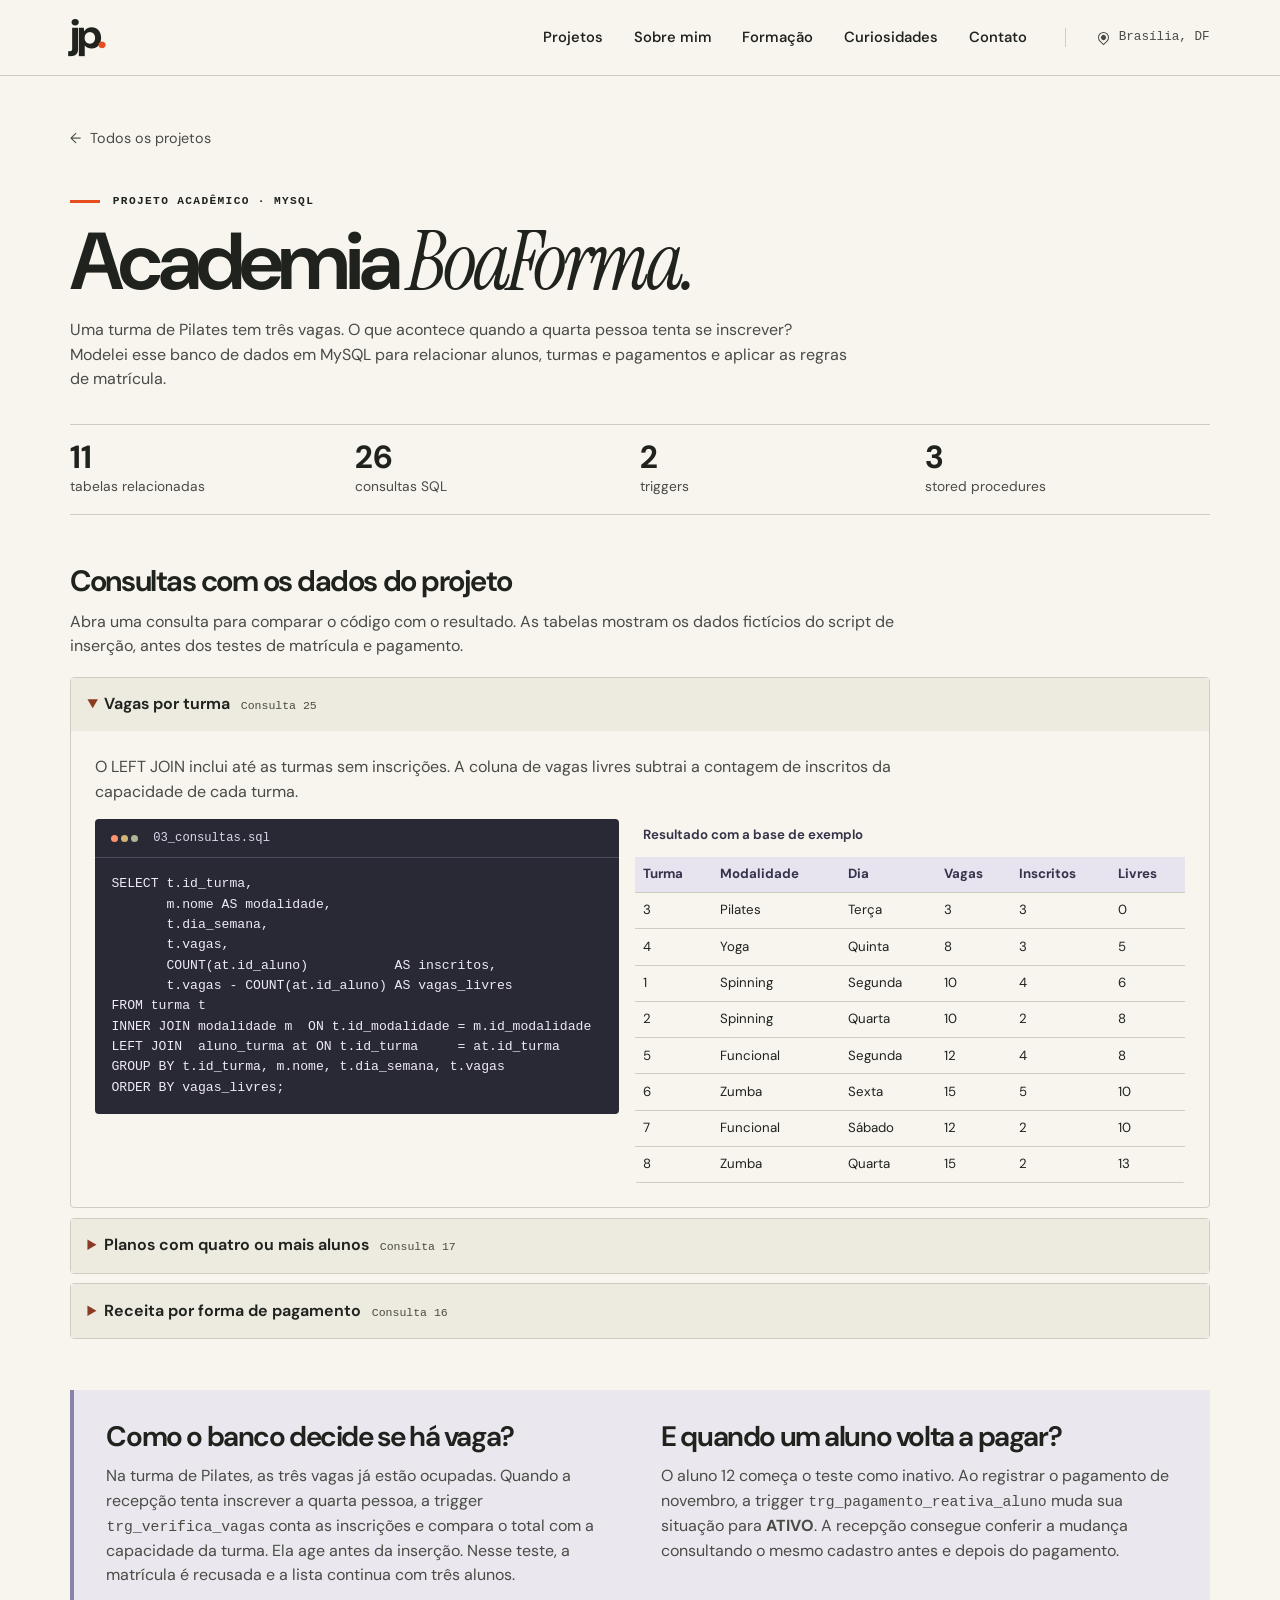
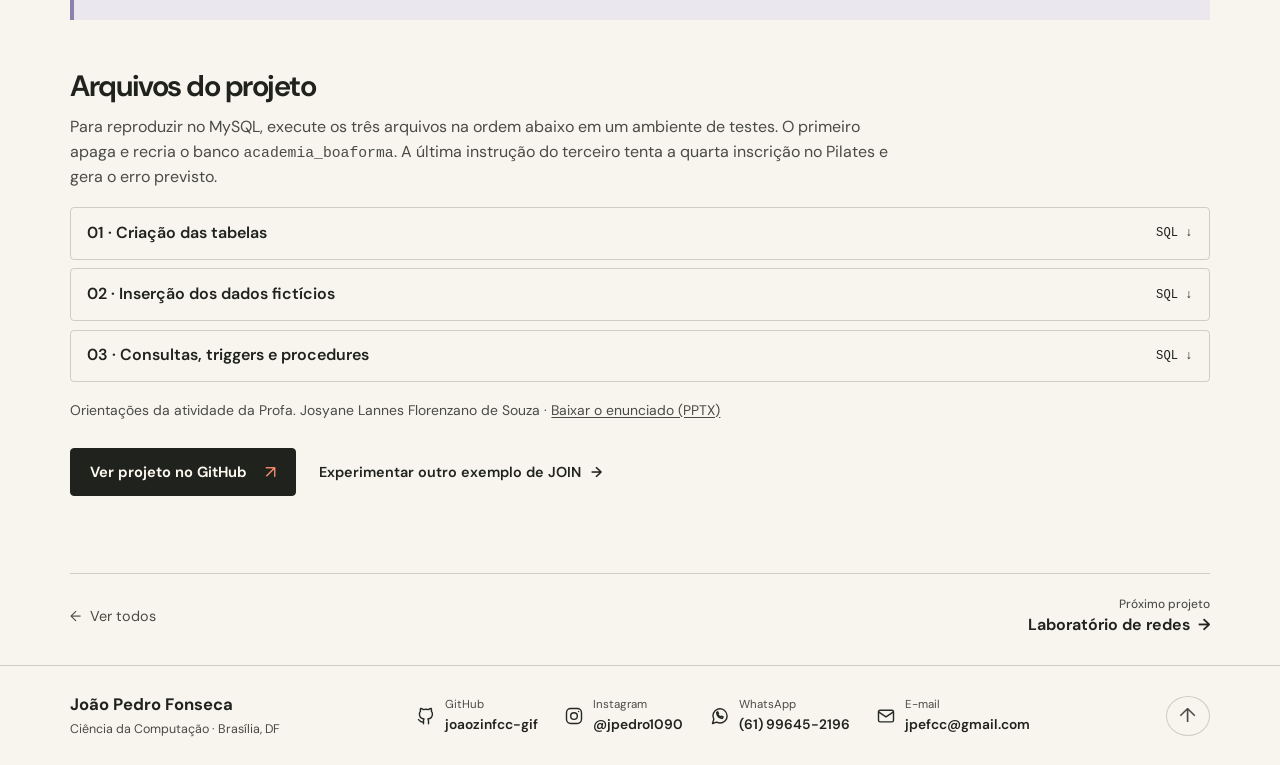
==== commit fdb195e1: "Acrescenta curiosidades sobre o projeto acadêmico, montagem de PC e lazer" ====
--- a/html/academia.html
+++ b/html/academia.html
@@ -19,7 +19,7 @@
       <nav class="navegacao" aria-label="Navegação principal">
         <button type="button" class="botao-menu" aria-expanded="false" aria-controls="links-menu" hidden>Menu <span class="tracos" aria-hidden="true"></span></button>
         <div class="links-menu" id="links-menu">
-          <a href="../index.html#projetos">Projetos</a><a href="../index.html#sobre">Sobre mim</a><a href="../index.html#formacao">Formação</a><a href="#contato">Contato</a>
+          <a href="../index.html#projetos">Projetos</a><a href="../index.html#sobre">Sobre mim</a><a href="../index.html#formacao">Formação</a><a href="../index.html#curiosidades">Curiosidades</a><a href="#contato">Contato</a>
         </div>
       </nav>
       <span class="local"><span class="pino" aria-hidden="true"></span>Brasília, DF</span>
